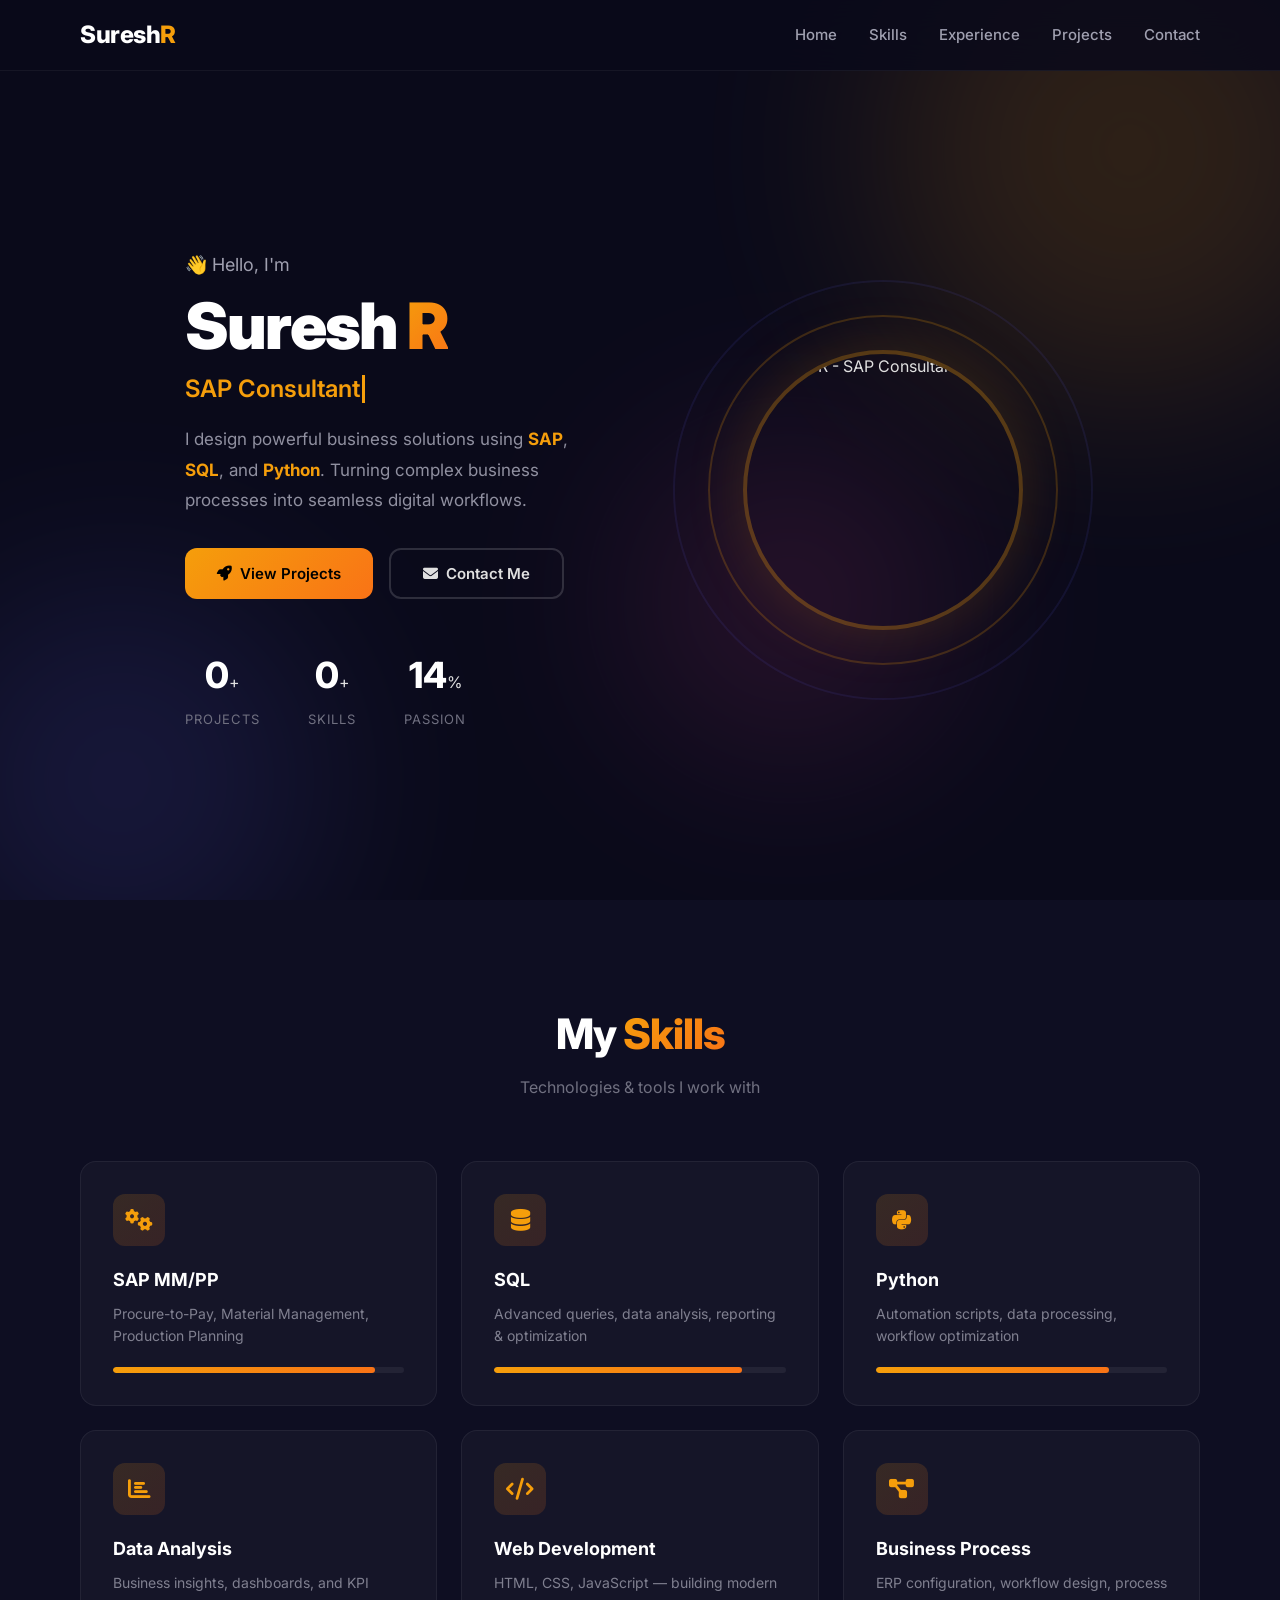
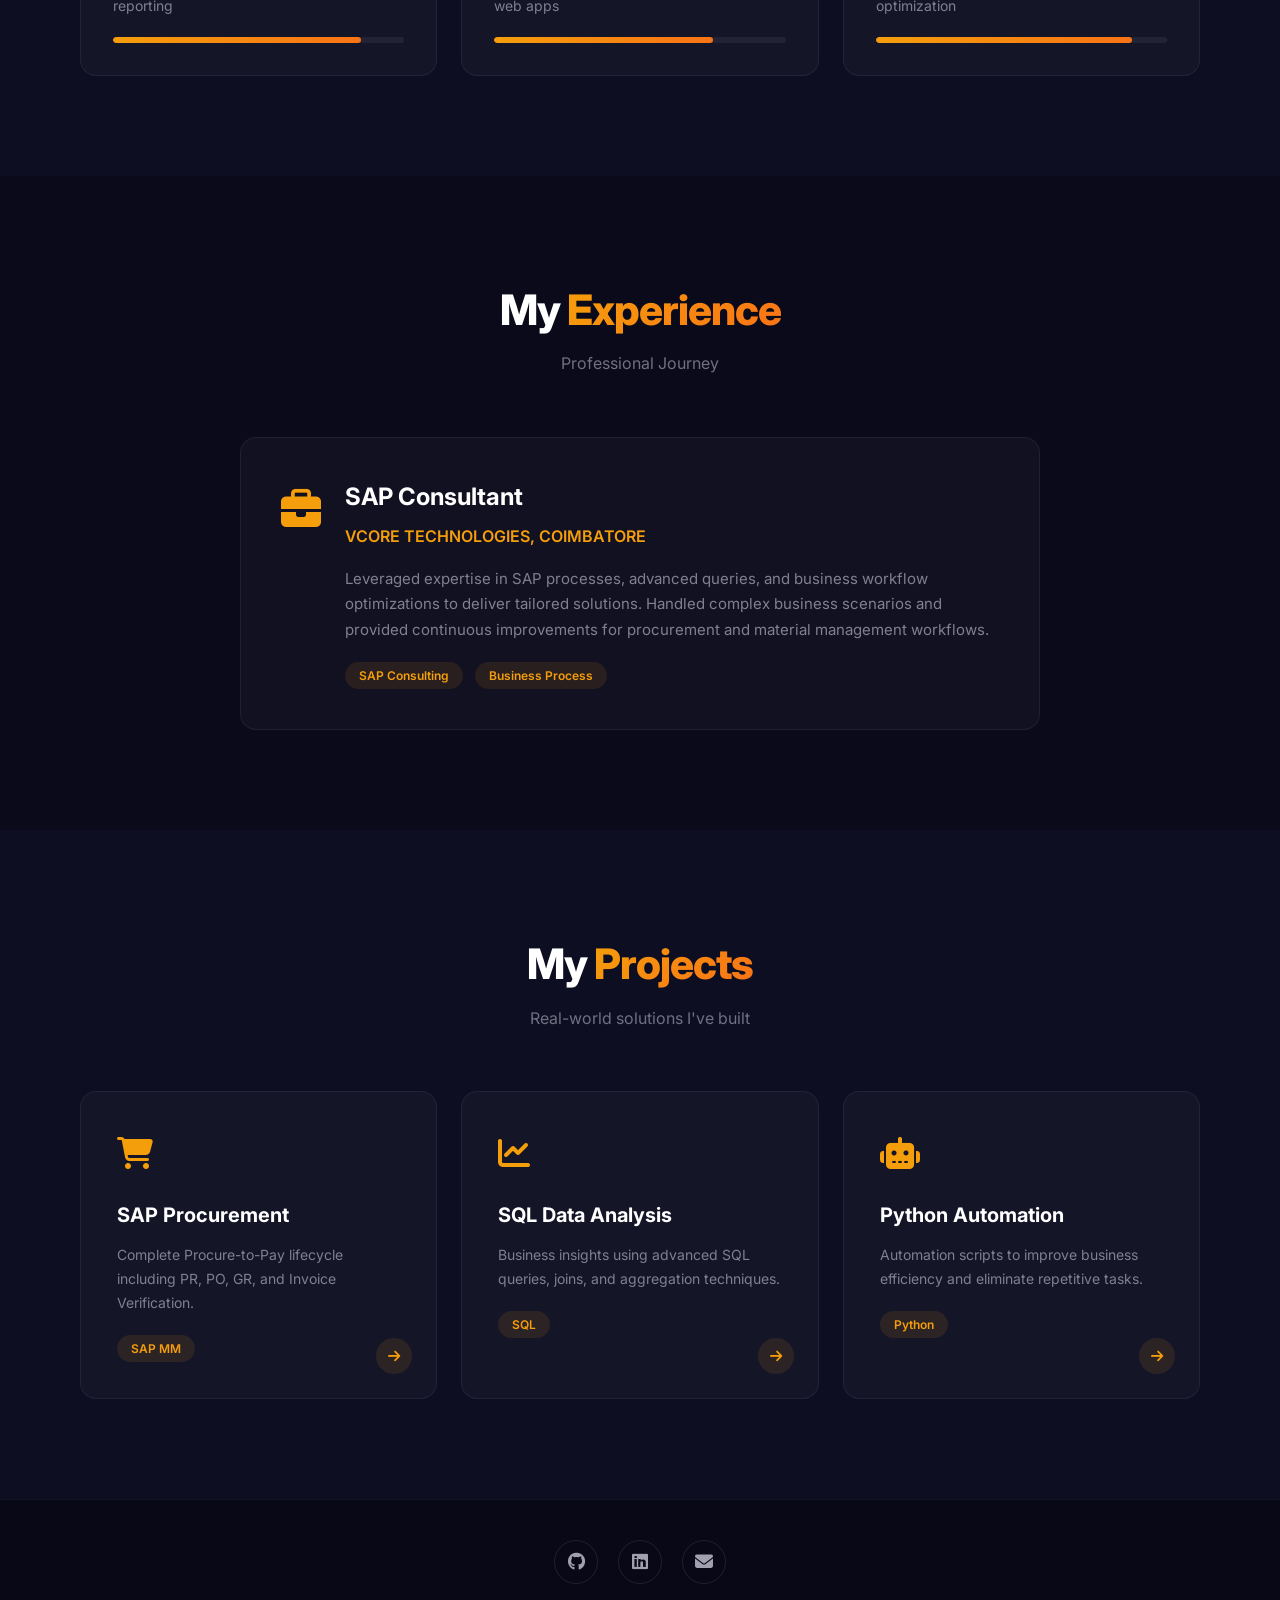
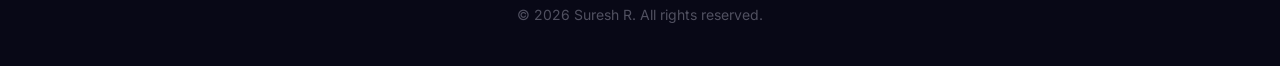
==== index.html @ bd1932bf "Rename main file to index.html for GitHub Pages" ====
<!DOCTYPE html>
<html lang="en">

<head>
  <meta charset="UTF-8">
  <meta name="viewport" content="width=device-width, initial-scale=1.0">
  <meta name="description" content="Suresh R - SAP Consultant | Portfolio showcasing SAP, SQL, and Python expertise">
  <title>Suresh R | SAP Consultant Portfolio</title>
  <link rel="stylesheet" href="S.css">
  <link rel="preconnect" href="https://fonts.googleapis.com">
  <link href="https://fonts.googleapis.com/css2?family=Inter:wght@300;400;500;600;700;800;900&display=swap"
    rel="stylesheet">
  <link rel="stylesheet" href="https://cdnjs.cloudflare.com/ajax/libs/font-awesome/6.5.0/css/all.min.css">
</head>

<body>

  <!-- NAVBAR -->
  <nav id="navbar">
    <div class="nav-container">
      <a href="#" class="logo">Suresh<span>R</span></a>
      <ul class="nav-links">
        <li><a href="#hero">Home</a></li>
        <li><a href="#skills">Skills</a></li>
        <li><a href="#experience">Experience</a></li>
        <li><a href="#projects">Projects</a></li>
        <li><a href="#" onclick="openContactModal(); return false;">Contact</a></li>
      </ul>
      <button class="menu-toggle" onclick="toggleMenu()" aria-label="Toggle menu">
        <i class="fas fa-bars"></i>
      </button>
    </div>
  </nav>

  <!-- HERO SECTION -->
  <section id="hero">
    <div class="hero-bg-shapes">
      <div class="shape shape-1"></div>
      <div class="shape shape-2"></div>
      <div class="shape shape-3"></div>
    </div>
    <div class="hero-container">
      <div class="hero-text">
        <p class="greeting">&#128075; Hello, I'm</p>
        <h1>Suresh <span class="highlight">R</span></h1>
        <h2 class="typewriter" id="typewriter"></h2>
        <p class="hero-desc">
          I design powerful business solutions using <strong>SAP</strong>, <strong>SQL</strong>, and
          <strong>Python</strong>.
          Turning complex business processes into seamless digital workflows.
        </p>
        <div class="hero-buttons">
          <button class="btn-primary" onclick="scrollToSection('projects')">
            <i class="fas fa-rocket"></i> View Projects
          </button>
          <button class="btn-secondary" onclick="openContactModal()">
            <i class="fas fa-envelope"></i> Contact Me
          </button>
        </div>
        <div class="hero-stats">
          <div class="stat">
            <span class="stat-number" data-target="3">0</span>+
            <span class="stat-label">Projects</span>
          </div>
          <div class="stat">
            <span class="stat-number" data-target="5">0</span>+
            <span class="stat-label">Skills</span>
          </div>
          <div class="stat">
            <span class="stat-number" data-target="100">0</span>%
            <span class="stat-label">Passion</span>
          </div>
        </div>
      </div>
      <div class="hero-image">
        <div class="image-wrapper">
          <div class="image-ring"></div>
          <div class="image-ring ring-2"></div>
          <img src="D:\Protfolio\Suresh R.jpeg" alt="Suresh R - SAP Consultant">
        </div>
      </div>
    </div>
  </section>

  <!-- SKILLS SECTION -->
  <section id="skills">
    <div class="section-container">
      <h2 class="section-title">My <span class="highlight">Skills</span></h2>
      <p class="section-subtitle">Technologies & tools I work with</p>
      <div class="skills-grid">
        <div class="skill-card" style="--delay: 0.1s">
          <div class="skill-icon"><i class="fas fa-cogs"></i></div>
          <h3>SAP MM/PP</h3>
          <p>Procure-to-Pay, Material Management, Production Planning</p>
          <div class="skill-bar">
            <div class="skill-fill" data-width="90%"></div>
          </div>
        </div>
        <div class="skill-card" style="--delay: 0.2s">
          <div class="skill-icon"><i class="fas fa-database"></i></div>
          <h3>SQL</h3>
          <p>Advanced queries, data analysis, reporting & optimization</p>
          <div class="skill-bar">
            <div class="skill-fill" data-width="85%"></div>
          </div>
        </div>
        <div class="skill-card" style="--delay: 0.3s">
          <div class="skill-icon"><i class="fab fa-python"></i></div>
          <h3>Python</h3>
          <p>Automation scripts, data processing, workflow optimization</p>
          <div class="skill-bar">
            <div class="skill-fill" data-width="80%"></div>
          </div>
        </div>
        <div class="skill-card" style="--delay: 0.4s">
          <div class="skill-icon"><i class="fas fa-chart-bar"></i></div>
          <h3>Data Analysis</h3>
          <p>Business insights, dashboards, and KPI reporting</p>
          <div class="skill-bar">
            <div class="skill-fill" data-width="85%"></div>
          </div>
        </div>
        <div class="skill-card" style="--delay: 0.5s">
          <div class="skill-icon"><i class="fas fa-code"></i></div>
          <h3>Web Development</h3>
          <p>HTML, CSS, JavaScript — building modern web apps</p>
          <div class="skill-bar">
            <div class="skill-fill" data-width="75%"></div>
          </div>
        </div>
        <div class="skill-card" style="--delay: 0.6s">
          <div class="skill-icon"><i class="fas fa-project-diagram"></i></div>
          <h3>Business Process</h3>
          <p>ERP configuration, workflow design, process optimization</p>
          <div class="skill-bar">
            <div class="skill-fill" data-width="88%"></div>
          </div>
        </div>
      </div>
    </div>
  </section>

  <!-- EXPERIENCE SECTION -->
  <section id="experience">
    <div class="section-container">
      <h2 class="section-title">My <span class="highlight">Experience</span></h2>
      <p class="section-subtitle">Professional Journey</p>
      <div class="projects-grid" style="grid-template-columns: 1fr; max-width: 800px; margin: 0 auto;">
        <div class="project-card" style="cursor: pointer; display: flex; align-items: flex-start; gap: 24px; padding: 40px;" onclick="openExperienceModal()">
          <div class="project-icon" style="margin-bottom: 0; font-size: 40px;"><i class="fas fa-briefcase"></i></div>
          <div style="flex: 1;">
            <h3 style="font-size: 24px; margin-bottom: 8px;">SAP Consultant</h3>
            <h4 style="color: #f59e0b; font-size: 16px; font-weight: 600; margin-bottom: 16px;">VCORE TECHNOLOGIES, COIMBATORE</h4>
            <p style="font-size: 15px;">Leveraged expertise in SAP processes, advanced queries, and business workflow optimizations to deliver tailored solutions. Handled complex business scenarios and provided continuous improvements for procurement and material management workflows.</p>
            <span class="project-tag">SAP Consulting</span>
            <span class="project-tag" style="margin-left: 8px;">Business Process</span>
          </div>
        </div>
      </div>
    </div>
  </section>

  <!-- PROJECTS SECTION -->
  <section id="projects" style="background: #0e0e22;">
    <div class="section-container">
      <h2 class="section-title">My <span class="highlight">Projects</span></h2>
      <p class="section-subtitle">Real-world solutions I've built</p>
      <div class="projects-grid">
        <div class="project-card" onclick="openProjectModal(0)">
          <div class="project-icon"><i class="fas fa-shopping-cart"></i></div>
          <h3>SAP Procurement</h3>
          <p>Complete Procure-to-Pay lifecycle including PR, PO, GR, and Invoice Verification.</p>
          <span class="project-tag">SAP MM</span>
          <div class="project-arrow"><i class="fas fa-arrow-right"></i></div>
        </div>
        <div class="project-card" onclick="openProjectModal(1)">
          <div class="project-icon"><i class="fas fa-chart-line"></i></div>
          <h3>SQL Data Analysis</h3>
          <p>Business insights using advanced SQL queries, joins, and aggregation techniques.</p>
          <span class="project-tag">SQL</span>
          <div class="project-arrow"><i class="fas fa-arrow-right"></i></div>
        </div>
        <div class="project-card" onclick="openProjectModal(2)">
          <div class="project-icon"><i class="fas fa-robot"></i></div>
          <h3>Python Automation</h3>
          <p>Automation scripts to improve business efficiency and eliminate repetitive tasks.</p>
          <span class="project-tag">Python</span>
          <div class="project-arrow"><i class="fas fa-arrow-right"></i></div>
        </div>
      </div>
    </div>
  </section>


  <!-- FOOTER -->
  <footer>
    <div class="footer-container">
      <div class="footer-socials">
        <a href="https://github.com/Sureshjhon" target="_blank" aria-label="GitHub"><i class="fab fa-github"></i></a>
        <a href="https://linkedin.com/in/suresh-raja-31374622a" target="_blank" aria-label="LinkedIn"><i
            class="fab fa-linkedin"></i></a>
        <a href="mailto:suresh200308@gmail.com" aria-label="Email"><i class="fas fa-envelope"></i></a>
      </div>
      <p>&copy; 2026 Suresh R. All rights reserved.</p>
    </div>
  </footer>

  <!-- MODAL -->
  <div id="modal" class="modal hidden">
    <div class="modal-overlay" onclick="closeModal()"></div>
    <div class="modal-content">
      <button class="modal-close" onclick="closeModal()"><i class="fas fa-times"></i></button>
      <div id="modal-body"></div>
    </div>
  </div>

  <script src="S.JS"></script>
  <!-- Code injected by live-server -->
  <script>
    // <![CDATA[  <-- For SVG support
    if ('WebSocket' in window) {
      (function () {
        function refreshCSS() {
          var sheets = [].slice.call(document.getElementsByTagName("link"));
          var head = document.getElementsByTagName("head")[0];
          for (var i = 0; i < sheets.length; ++i) {
            var elem = sheets[i];
            var parent = elem.parentElement || head;
            parent.removeChild(elem);
            var rel = elem.rel;
            if (elem.href && typeof rel != "string" || rel.length == 0 || rel.toLowerCase() == "stylesheet") {
              var url = elem.href.replace(/(&|\?)_cacheOverride=\d+/, '');
              elem.href = url + (url.indexOf('?') >= 0 ? '&' : '?') + '_cacheOverride=' + (new Date().valueOf());
            }
            parent.appendChild(elem);
          }
        }
        var protocol = window.location.protocol === 'http:' ? 'ws://' : 'wss://';
        var address = protocol + window.location.host + window.location.pathname + '/ws';
        var socket = new WebSocket(address);
        socket.onmessage = function (msg) {
          if (msg.data == 'reload') window.location.reload();
          else if (msg.data == 'refreshcss') refreshCSS();
        };
        if (sessionStorage && !sessionStorage.getItem('IsThisFirstTime_Log_From_LiveServer')) {
          console.log('Live reload enabled.');
          sessionStorage.setItem('IsThisFirstTime_Log_From_LiveServer', true);
        }
      })();
    }
    else {
      console.error('Upgrade your browser. This Browser is NOT supported WebSocket for Live-Reloading.');
    }
    // ]]>
  </script>
</body>

</html>
---- S.css ----
/* ===== RESET & BASE ===== */
*,
*::before,
*::after {
  margin: 0;
  padding: 0;
  box-sizing: border-box;
}

html {
  scroll-behavior: smooth;
}

body {
  font-family: 'Inter', sans-serif;
  background: #0a0a1a;
  color: #e0e0e0;
  overflow-x: hidden;
  line-height: 1.6;
}

/* ===== NAVBAR ===== */
#navbar {
  position: fixed;
  top: 0;
  left: 0;
  width: 100%;
  z-index: 1000;
  background: rgba(10, 10, 26, 0.85);
  backdrop-filter: blur(20px);
  border-bottom: 1px solid rgba(255, 255, 255, 0.05);
  transition: all 0.3s ease;
}

.nav-container {
  max-width: 1200px;
  margin: 0 auto;
  padding: 16px 40px;
  display: flex;
  align-items: center;
  justify-content: space-between;
}

.logo {
  font-size: 24px;
  font-weight: 800;
  color: #fff;
  text-decoration: none;
  letter-spacing: -0.5px;
}

.logo span {
  color: #f59e0b;
}

.nav-links {
  list-style: none;
  display: flex;
  gap: 32px;
}

.nav-links a {
  color: #a0a0b0;
  text-decoration: none;
  font-size: 15px;
  font-weight: 500;
  transition: color 0.3s ease;
  position: relative;
}

.nav-links a::after {
  content: '';
  position: absolute;
  bottom: -4px;
  left: 0;
  width: 0;
  height: 2px;
  background: #f59e0b;
  transition: width 0.3s ease;
}

.nav-links a:hover {
  color: #fff;
}

.nav-links a:hover::after {
  width: 100%;
}

.menu-toggle {
  display: none;
  background: none;
  border: none;
  color: #fff;
  font-size: 22px;
  cursor: pointer;
}

/* ===== HERO ===== */
#hero {
  min-height: 100vh;
  display: flex;
  align-items: center;
  position: relative;
  overflow: hidden;
  padding-top: 80px;
}

.hero-bg-shapes {
  position: absolute;
  inset: 0;
  pointer-events: none;
}

.shape {
  position: absolute;
  border-radius: 50%;
  filter: blur(100px);
  opacity: 0.15;
}

.shape-1 {
  width: 500px;
  height: 500px;
  background: #f59e0b;
  top: -100px;
  right: -100px;
  animation: float 8s ease-in-out infinite;
}

.shape-2 {
  width: 400px;
  height: 400px;
  background: #6366f1;
  bottom: -80px;
  left: -80px;
  animation: float 10s ease-in-out infinite reverse;
}

.shape-3 {
  width: 300px;
  height: 300px;
  background: #ec4899;
  top: 50%;
  left: 50%;
  animation: float 12s ease-in-out infinite;
}

@keyframes float {

  0%,
  100% {
    transform: translate(0, 0) scale(1);
  }

  33% {
    transform: translate(30px, -30px) scale(1.05);
  }

  66% {
    transform: translate(-20px, 20px) scale(0.95);
  }
}

.hero-container {
  max-width: 1200px;
  margin: 0 auto;
  padding: 40px;
  display: flex;
  align-items: center;
  gap: 60px;
  position: relative;
  z-index: 1;
}

.hero-text {
  flex: 1;
  animation: fadeInUp 1s ease;
}

@keyframes fadeInUp {
  from {
    opacity: 0;
    transform: translateY(30px);
  }

  to {
    opacity: 1;
    transform: translateY(0);
  }
}

.greeting {
  font-size: 18px;
  color: #a0a0b0;
  margin-bottom: 12px;
}

.hero-text h1 {
  font-size: 64px;
  font-weight: 900;
  color: #ffffff;
  line-height: 1.1;
  letter-spacing: -2px;
  margin-bottom: 8px;
}

.highlight {
  background: linear-gradient(135deg, #f59e0b, #f97316);
  -webkit-background-clip: text;
  -webkit-text-fill-color: transparent;
  background-clip: text;
}

.typewriter {
  font-size: 24px;
  font-weight: 600;
  color: #f59e0b;
  min-height: 36px;
  margin-bottom: 16px;
}

.typewriter .cursor {
  display: inline-block;
  width: 3px;
  height: 28px;
  background: #f59e0b;
  margin-left: 2px;
  animation: blink 1s step-end infinite;
  vertical-align: text-bottom;
}

@keyframes blink {
  50% {
    opacity: 0;
  }
}

.hero-desc {
  font-size: 17px;
  color: #9090a0;
  max-width: 500px;
  line-height: 1.8;
  margin-bottom: 32px;
}

.hero-desc strong {
  color: #f59e0b;
}

.hero-buttons {
  display: flex;
  gap: 16px;
  margin-bottom: 48px;
}

.btn-primary {
  padding: 14px 32px;
  background: linear-gradient(135deg, #f59e0b, #f97316);
  color: #000;
  border: none;
  border-radius: 12px;
  font-size: 15px;
  font-weight: 600;
  cursor: pointer;
  transition: all 0.3s ease;
  display: flex;
  align-items: center;
  gap: 8px;
  font-family: 'Inter', sans-serif;
}

.btn-primary:hover {
  transform: translateY(-2px);
  box-shadow: 0 8px 30px rgba(245, 158, 11, 0.4);
}

.btn-secondary {
  padding: 14px 32px;
  background: transparent;
  color: #e0e0e0;
  border: 2px solid rgba(255, 255, 255, 0.15);
  border-radius: 12px;
  font-size: 15px;
  font-weight: 600;
  cursor: pointer;
  transition: all 0.3s ease;
  display: flex;
  align-items: center;
  gap: 8px;
  font-family: 'Inter', sans-serif;
}

.btn-secondary:hover {
  border-color: #f59e0b;
  color: #f59e0b;
  transform: translateY(-2px);
}

.hero-stats {
  display: flex;
  gap: 48px;
}

.stat {
  text-align: center;
}

.stat-number {
  font-size: 36px;
  font-weight: 800;
  color: #fff;
}

.stat-label {
  display: block;
  font-size: 13px;
  color: #707080;
  margin-top: 4px;
  text-transform: uppercase;
  letter-spacing: 1px;
}

/* HERO IMAGE */
.hero-image {
  flex: 1;
  display: flex;
  justify-content: center;
  align-items: center;
  animation: fadeInUp 1s ease 0.3s both;
}

.image-wrapper {
  position: relative;
  width: 350px;
  height: 350px;
  display: flex;
  justify-content: center;
  align-items: center;
}

.image-ring {
  position: absolute;
  width: 100%;
  height: 100%;
  border-radius: 50%;
  border: 2px solid rgba(245, 158, 11, 0.2);
  animation: pulse-ring 3s ease-in-out infinite;
}

.ring-2 {
  width: 120%;
  height: 120%;
  border-color: rgba(99, 102, 241, 0.1);
  animation-delay: 1.5s;
}

@keyframes pulse-ring {

  0%,
  100% {
    transform: scale(1);
    opacity: 0.5;
  }

  50% {
    transform: scale(1.05);
    opacity: 1;
  }
}

.hero-image img {
  width: 280px;
  height: 280px;
  border-radius: 50%;
  object-fit: cover;
  border: 4px solid rgba(245, 158, 11, 0.3);
  position: relative;
  z-index: 1;
  box-shadow: 0 0 60px rgba(245, 158, 11, 0.15);
}

/* ===== SECTIONS COMMON ===== */
.section-container {
  max-width: 1200px;
  margin: 0 auto;
  padding: 100px 40px;
}

.section-title {
  font-size: 42px;
  font-weight: 800;
  color: #fff;
  text-align: center;
  margin-bottom: 8px;
  letter-spacing: -1px;
}

.section-subtitle {
  text-align: center;
  color: #707080;
  font-size: 16px;
  margin-bottom: 60px;
}

/* ===== SKILLS ===== */
#skills {
  background: #0e0e22;
}

.skills-grid {
  display: grid;
  grid-template-columns: repeat(3, 1fr);
  gap: 24px;
}

.skill-card {
  background: rgba(255, 255, 255, 0.03);
  border: 1px solid rgba(255, 255, 255, 0.06);
  border-radius: 16px;
  padding: 32px;
  transition: all 0.4s ease;
  animation: fadeInUp 0.6s ease calc(var(--delay)) both;
}

.skill-card:hover {
  transform: translateY(-8px);
  background: rgba(255, 255, 255, 0.06);
  border-color: rgba(245, 158, 11, 0.3);
  box-shadow: 0 20px 60px rgba(0, 0, 0, 0.3);
}

.skill-icon {
  width: 52px;
  height: 52px;
  border-radius: 12px;
  background: linear-gradient(135deg, rgba(245, 158, 11, 0.15), rgba(249, 115, 22, 0.15));
  display: flex;
  align-items: center;
  justify-content: center;
  font-size: 22px;
  color: #f59e0b;
  margin-bottom: 20px;
}

.skill-card h3 {
  font-size: 18px;
  font-weight: 700;
  color: #fff;
  margin-bottom: 8px;
}

.skill-card p {
  font-size: 14px;
  color: #808090;
  margin-bottom: 20px;
  line-height: 1.6;
}

.skill-bar {
  height: 6px;
  background: rgba(255, 255, 255, 0.06);
  border-radius: 10px;
  overflow: hidden;
}

.skill-fill {
  height: 100%;
  background: linear-gradient(90deg, #f59e0b, #f97316);
  border-radius: 10px;
  width: 0;
  transition: width 1.5s ease;
}

/* ===== PROJECTS ===== */
.projects-grid {
  display: grid;
  grid-template-columns: repeat(3, 1fr);
  gap: 24px;
}

.project-card {
  background: rgba(255, 255, 255, 0.03);
  border: 1px solid rgba(255, 255, 255, 0.06);
  border-radius: 16px;
  padding: 36px;
  cursor: pointer;
  transition: all 0.4s ease;
  position: relative;
  overflow: hidden;
}

.project-card::before {
  content: '';
  position: absolute;
  top: 0;
  left: 0;
  width: 100%;
  height: 3px;
  background: linear-gradient(90deg, #f59e0b, #f97316);
  transform: scaleX(0);
  transition: transform 0.4s ease;
}

.project-card:hover::before {
  transform: scaleX(1);
}

.project-card:hover {
  transform: translateY(-8px);
  background: rgba(255, 255, 255, 0.06);
  box-shadow: 0 20px 60px rgba(0, 0, 0, 0.3);
}

.project-icon {
  font-size: 32px;
  color: #f59e0b;
  margin-bottom: 20px;
}

.project-card h3 {
  font-size: 20px;
  font-weight: 700;
  color: #fff;
  margin-bottom: 12px;
}

.project-card p {
  font-size: 14px;
  color: #808090;
  line-height: 1.7;
  margin-bottom: 20px;
}

.project-tag {
  display: inline-block;
  padding: 4px 14px;
  background: rgba(245, 158, 11, 0.1);
  color: #f59e0b;
  border-radius: 20px;
  font-size: 12px;
  font-weight: 600;
}

.project-arrow {
  position: absolute;
  bottom: 24px;
  right: 24px;
  width: 36px;
  height: 36px;
  border-radius: 50%;
  background: rgba(245, 158, 11, 0.1);
  display: flex;
  align-items: center;
  justify-content: center;
  color: #f59e0b;
  font-size: 14px;
  transition: all 0.3s ease;
}

.project-card:hover .project-arrow {
  background: #f59e0b;
  color: #000;
  transform: translateX(4px);
}

/* ===== FOOTER ===== */
footer {
  background: #080816;
  border-top: 1px solid rgba(255, 255, 255, 0.05);
}

.footer-container {
  max-width: 1200px;
  margin: 0 auto;
  padding: 40px;
  text-align: center;
}

.footer-socials {
  display: flex;
  justify-content: center;
  gap: 20px;
  margin-bottom: 20px;
}

.footer-socials a {
  width: 44px;
  height: 44px;
  border-radius: 50%;
  border: 1px solid rgba(255, 255, 255, 0.1);
  display: flex;
  align-items: center;
  justify-content: center;
  color: #a0a0b0;
  text-decoration: none;
  font-size: 18px;
  transition: all 0.3s ease;
}

.footer-socials a:hover {
  background: #f59e0b;
  border-color: #f59e0b;
  color: #000;
  transform: translateY(-3px);
}

footer p {
  color: #505060;
  font-size: 14px;
}

/* ===== MODAL ===== */
.modal {
  position: fixed;
  inset: 0;
  z-index: 2000;
  display: flex;
  justify-content: center;
  align-items: center;
}

.modal-overlay {
  position: absolute;
  inset: 0;
  background: rgba(0, 0, 0, 0.7);
  backdrop-filter: blur(8px);
}

.hidden {
  display: none !important;
}

.modal-content {
  position: relative;
  background: #16162a;
  border: 1px solid rgba(255, 255, 255, 0.08);
  border-radius: 20px;
  padding: 40px;
  max-width: 480px;
  width: 90%;
  max-height: 80vh;
  overflow-y: auto;
  animation: modalIn 0.3s ease;
}

@keyframes modalIn {
  from {
    opacity: 0;
    transform: scale(0.9) translateY(20px);
  }

  to {
    opacity: 1;
    transform: scale(1) translateY(0);
  }
}

.modal-close {
  position: absolute;
  top: 16px;
  right: 16px;
  width: 36px;
  height: 36px;
  border-radius: 50%;
  background: rgba(255, 255, 255, 0.05);
  border: none;
  color: #a0a0b0;
  font-size: 16px;
  cursor: pointer;
  transition: all 0.3s ease;
  display: flex;
  align-items: center;
  justify-content: center;
}

.modal-close:hover {
  background: rgba(245, 158, 11, 0.2);
  color: #f59e0b;
}

#modal-body h2 {
  font-size: 24px;
  font-weight: 700;
  color: #fff;
  margin-bottom: 16px;
}

#modal-body p {
  color: #9090a0;
  font-size: 15px;
  line-height: 1.7;
  margin-bottom: 10px;
}

#modal-body a {
  color: #f59e0b;
  text-decoration: none;
  transition: color 0.3s ease;
}

#modal-body a:hover {
  color: #fbbf24;
  text-decoration: underline;
}

/* ===== RESPONSIVE ===== */
@media (max-width: 900px) {
  .hero-container {
    flex-direction: column;
    text-align: center;
    padding: 20px;
  }

  .hero-text h1 {
    font-size: 44px;
  }

  .hero-desc {
    margin: 0 auto 32px auto;
  }

  .hero-buttons {
    justify-content: center;
  }

  .hero-stats {
    justify-content: center;
  }

  .image-wrapper {
    width: 260px;
    height: 260px;
  }

  .hero-image img {
    width: 220px;
    height: 220px;
  }

  .skills-grid,
  .projects-grid {
    grid-template-columns: 1fr;
  }

  .nav-links {
    display: none;
    position: absolute;
    top: 100%;
    left: 0;
    width: 100%;
    background: rgba(10, 10, 26, 0.95);
    backdrop-filter: blur(20px);
    flex-direction: column;
    padding: 20px 40px;
    gap: 16px;
    border-bottom: 1px solid rgba(255, 255, 255, 0.05);
  }

  .nav-links.active {
    display: flex;
  }

  .menu-toggle {
    display: block;
  }
}

@media (max-width: 600px) {
  .hero-text h1 {
    font-size: 36px;
  }

  .hero-stats {
    gap: 24px;
  }

  .stat-number {
    font-size: 28px;
  }

  .section-title {
    font-size: 32px;
  }

  .section-container {
    padding: 60px 20px;
  }

  .nav-container {
    padding: 14px 20px;
  }
}
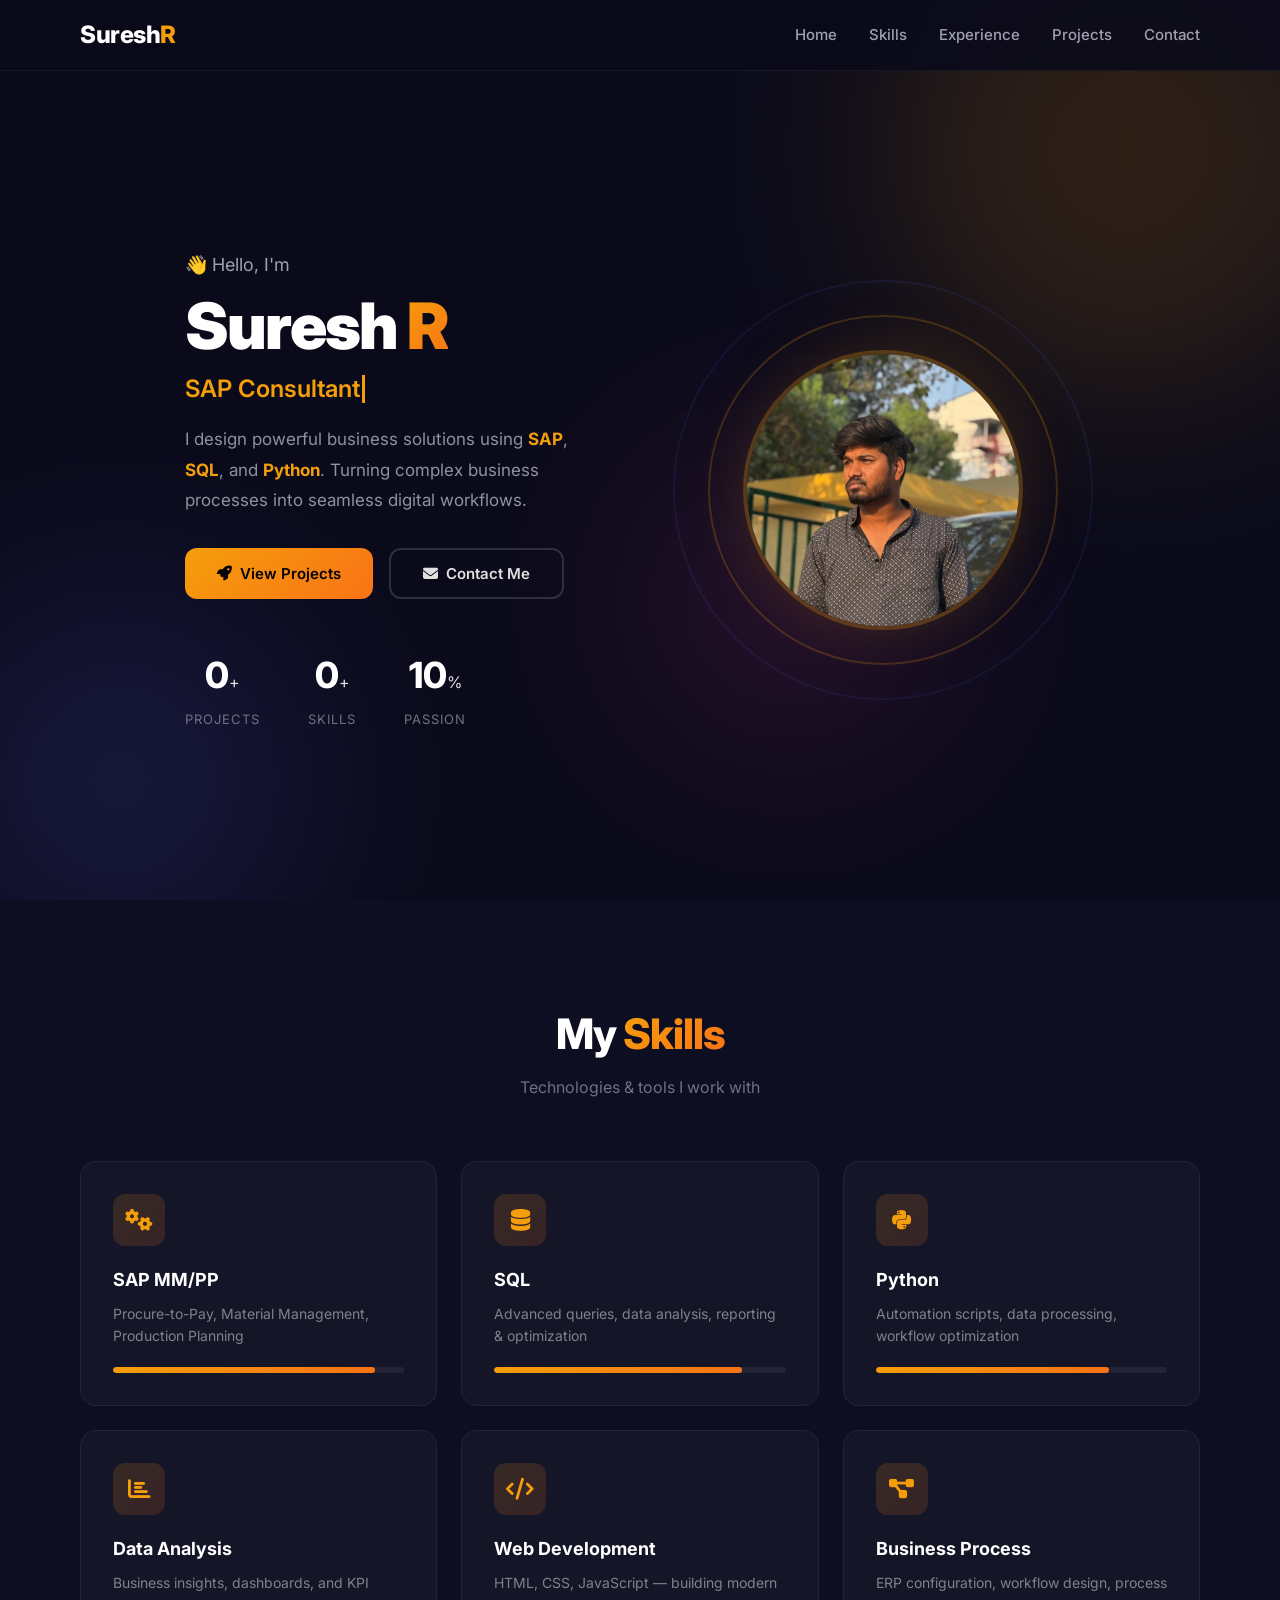
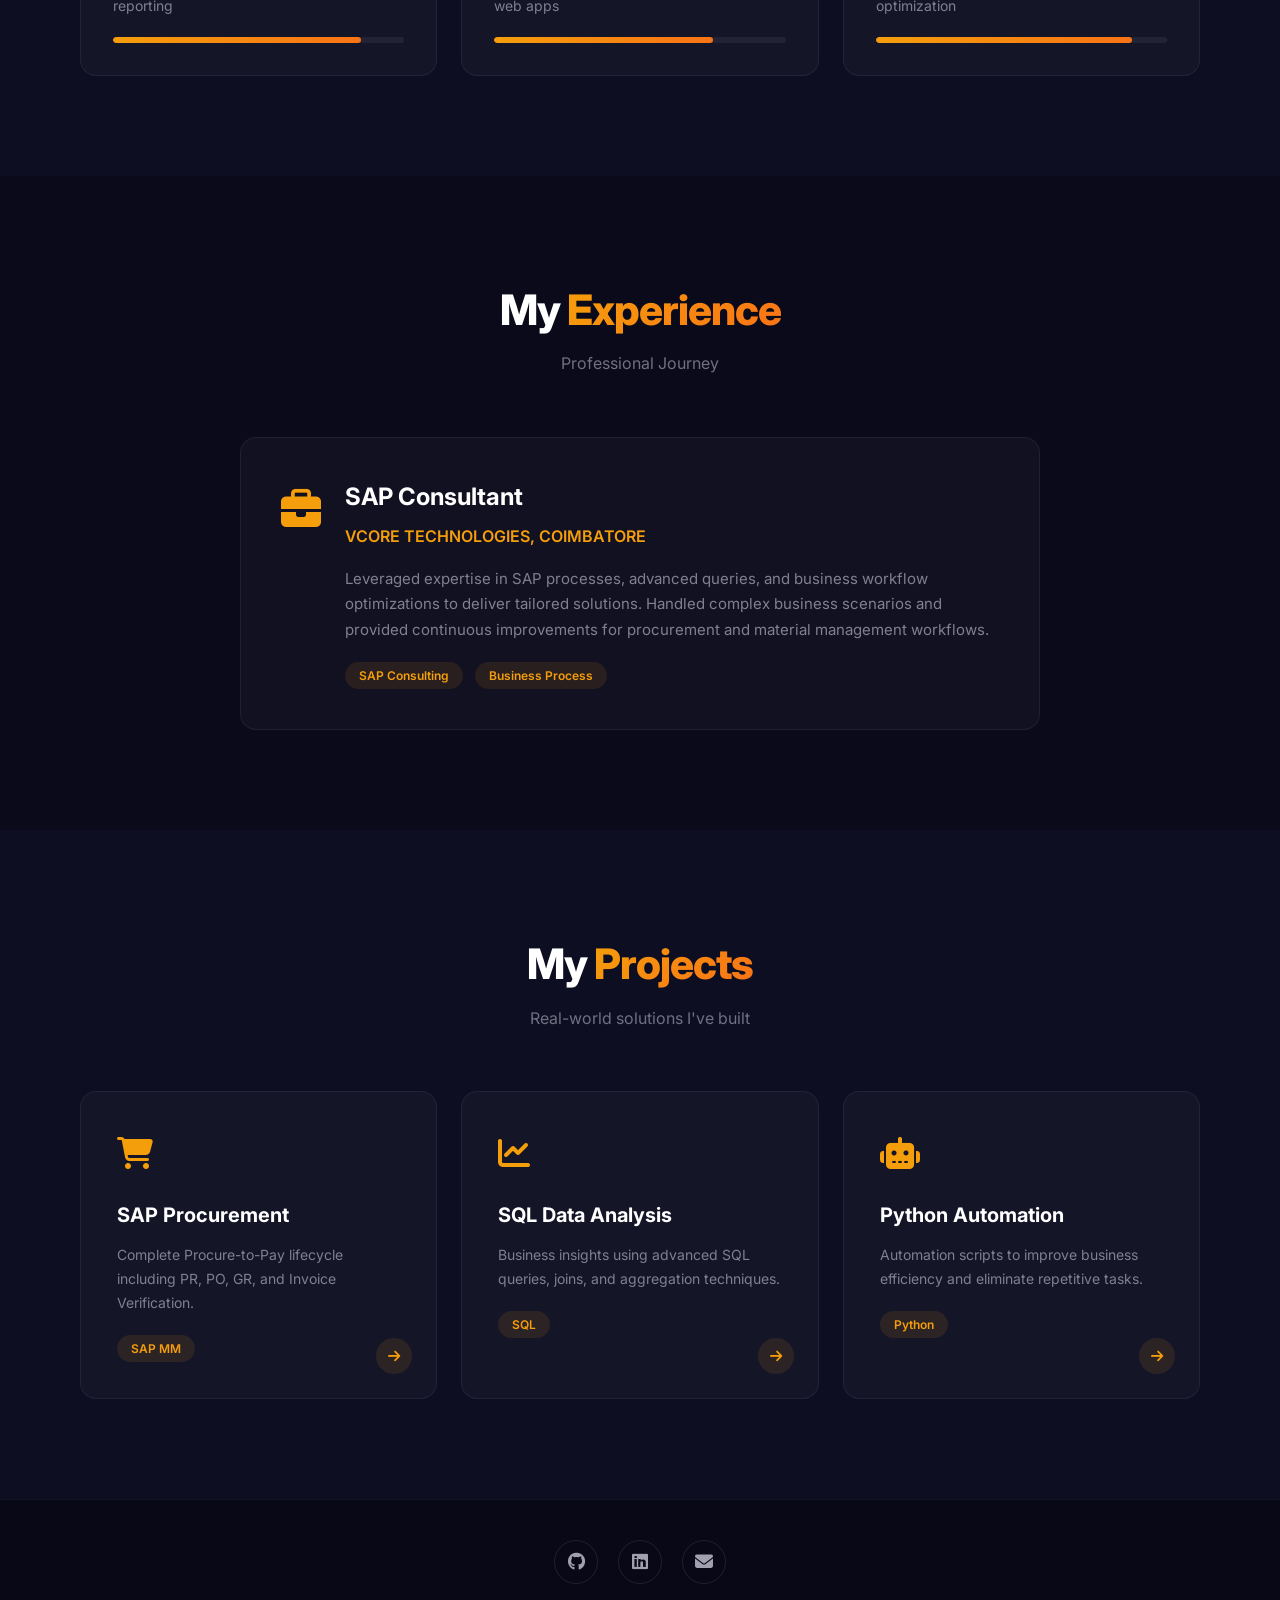
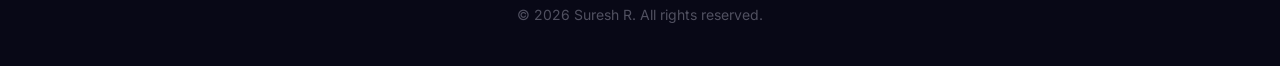
==== commit d00f8e72: "Fix image path in index" ====
--- a/index.html
+++ b/index.html
@@ -76,7 +76,7 @@
         <div class="image-wrapper">
           <div class="image-ring"></div>
           <div class="image-ring ring-2"></div>
-          <img src="D:\Protfolio\Suresh R.jpeg" alt="Suresh R - SAP Consultant">
+          <img src="Suresh%20R.jpeg" alt="Suresh R - SAP Consultant">
         </div>
       </div>
     </div>
